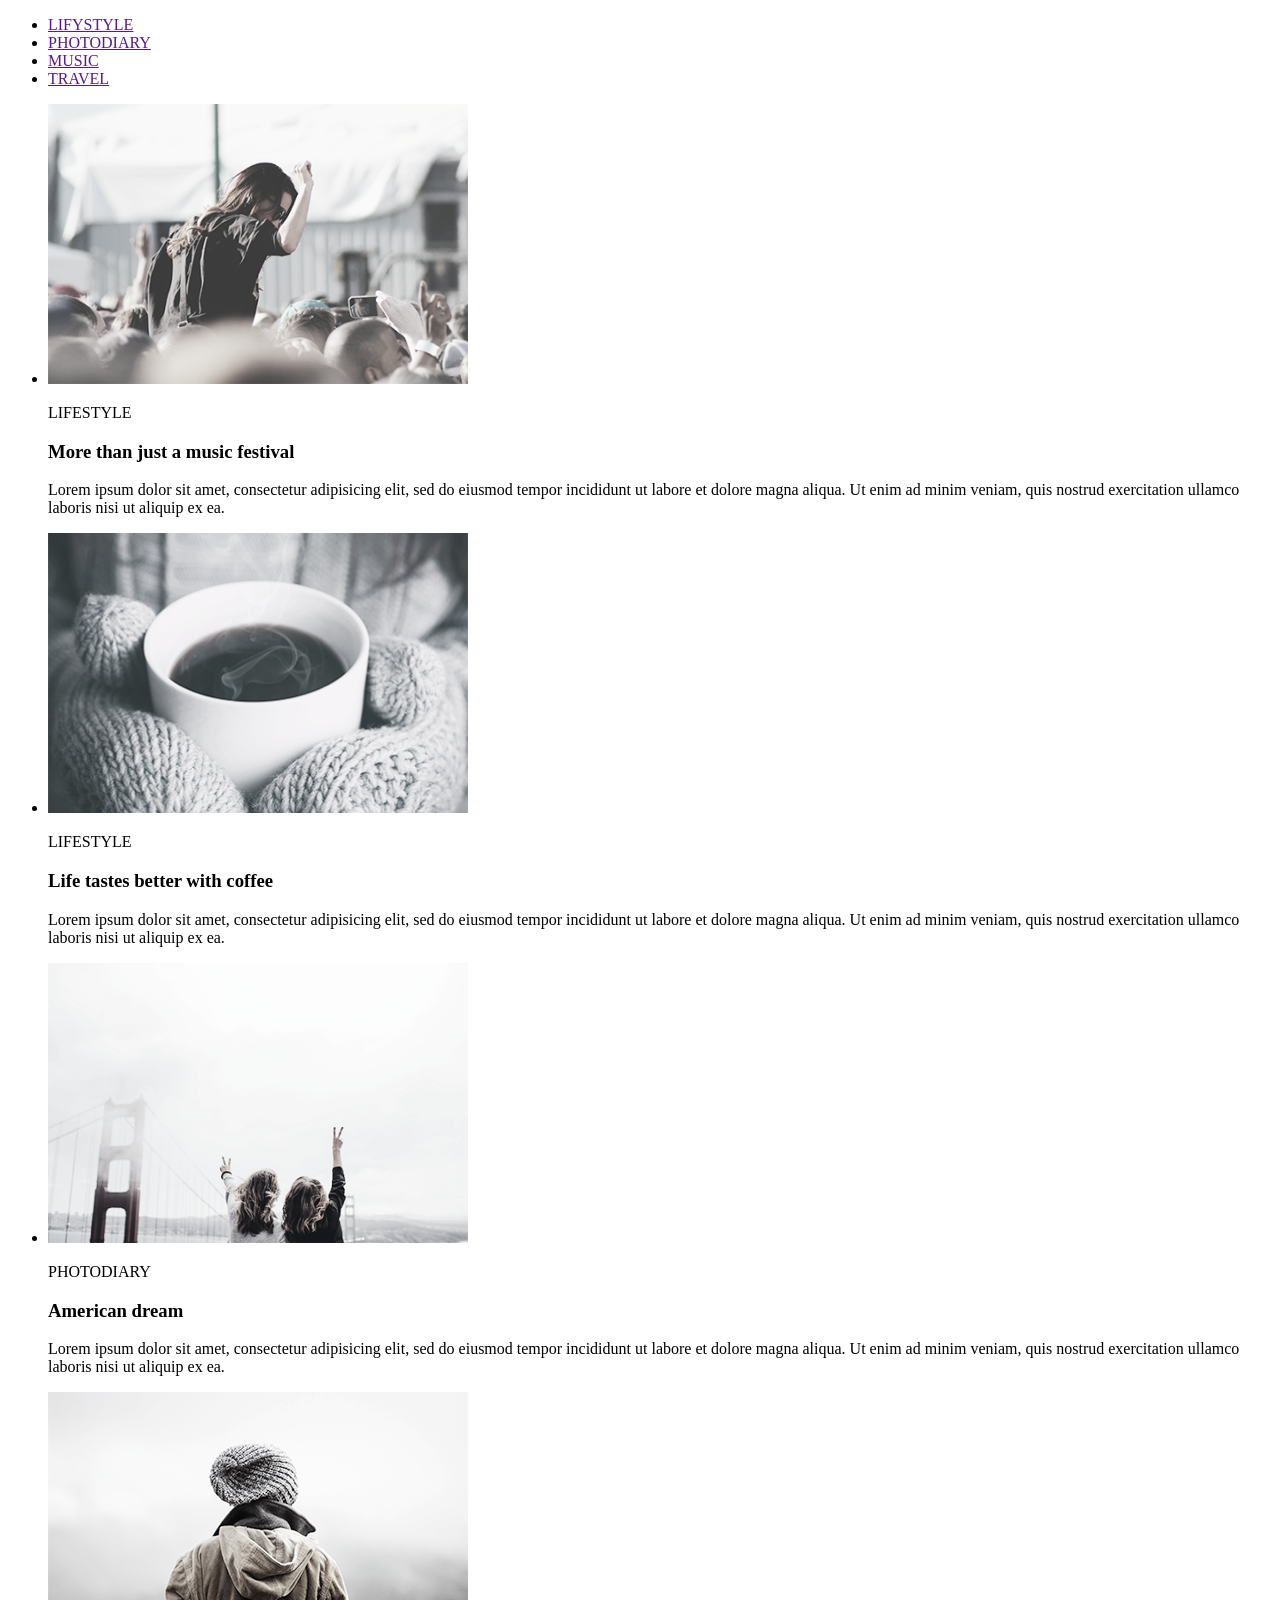
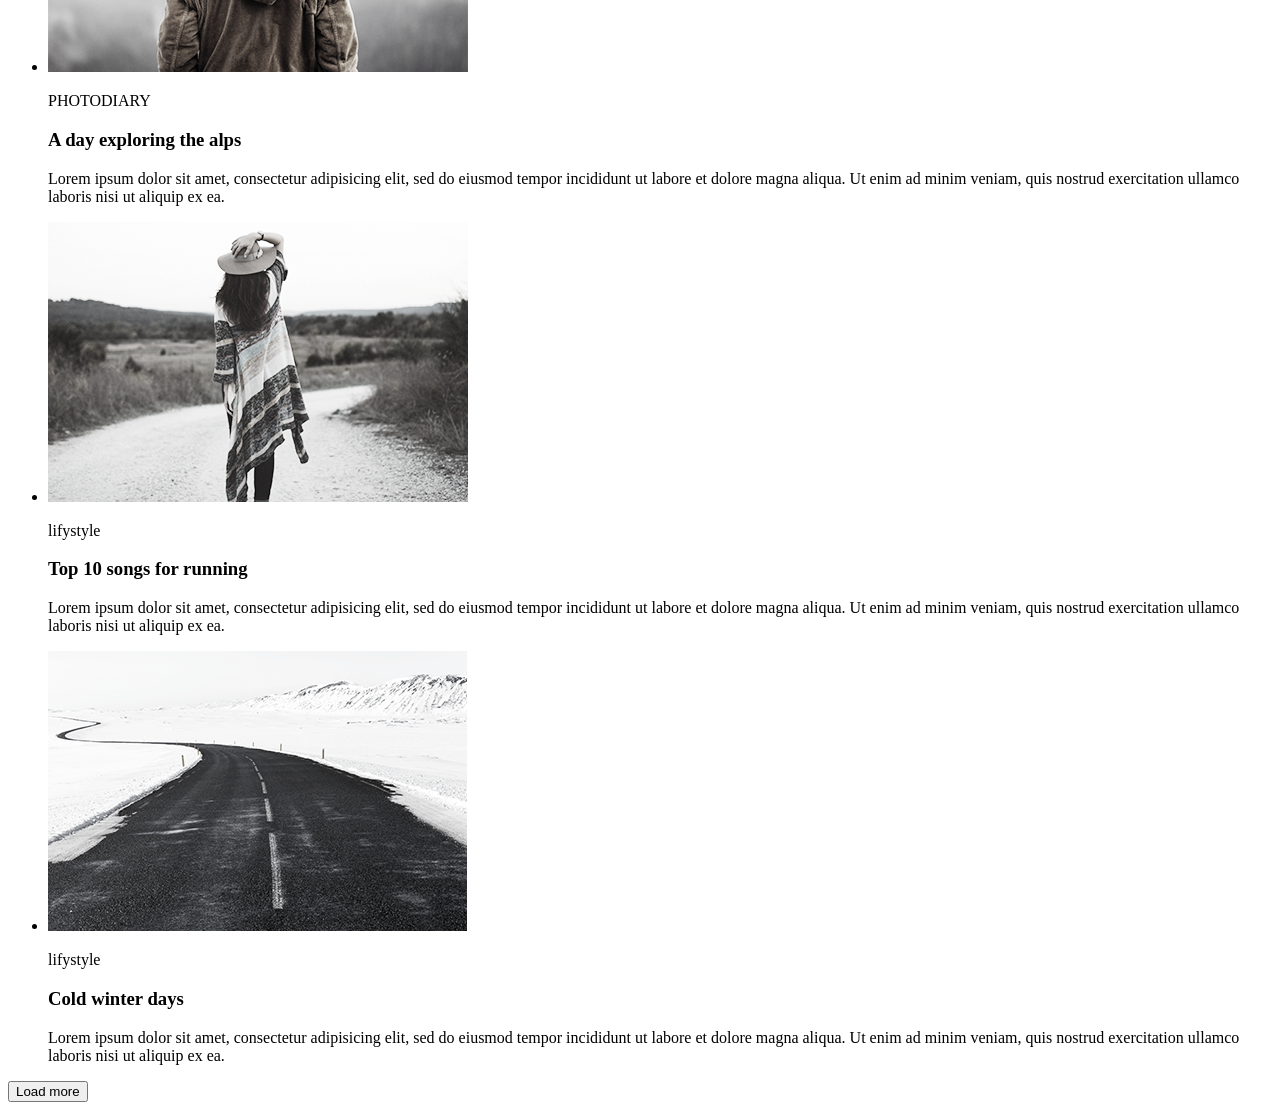
==== index.html @ baaa6fef "Your commit message" ====
<!-- Оголошення формату/типу документу -->
<!DOCTYPE html>
<html lang="eng">
	<head>
		<meta charset="utf-8" />
		<meta name="viewport" content="width=device-width, initial-scale=1.0" />
		<link
			href="https://necolas.github.io/normalize.css/8.0.1/normalize.css"
			rel="stylesheet"
		/>
		<title>Photoblog</title>
		<link href="css/reset.css" rel="stylesheet" />
		<link href="css/style.css" rel="stylesheet" />
		<link
			href="https://fonts.googleapis.com/css2?family=Playfair+Display:ital,wght@0,400..900;1,400..900&display=swap"
			rel="stylesheet"
		/>
		<link
			href="https://fonts.googleapis.com/css2?family=Ubuntu:ital,wght@0,300;0,400;0,500;0,700;1,300;1,400;1,500;1,700&display=swap"
			rel="stylesheet"
		/>
	</head>
	<!-- Зміст (основна частина документу)  -->
	<body>
		<header class="header">
			<div class="container">
				<nav class="header-navigation">
					<ul class="header-list">
						<li class="header-item">
							<a href="" class="header-link">LIFYSTYLE</a>
						</li>
						<li class="header-item">
							<a href="" class="header-link">PHOTODIARY</a>
						</li>
						<li class="header-item">
							<a href="" class="header-link">MUSIC</a>
						</li>
						<li class="header-item">
							<a href="" class="header-link">TRAVEL</a>
						</li>
					</ul>
				</nav>
			</div>
		</header>
		<main class="main">
			<section class="hero">
				<div class="container hero-container">
					<ul class="hero-list">
						<li class="hero-item">
							<article class="hero-article">
								<img
									src="./images/concert.png"
									alt="Man at the Concert"
									class="hero-image"
								/>
								<p class="hero-subtitle">LIFESTYLE</p>
								<h3 class="hero-title">More than just a music festival</h3>
								<p class="hero-desk">
									Lorem ipsum dolor sit amet, consectetur adipisicing elit, sed
									do eiusmod tempor incididunt ut labore et dolore magna aliqua.
									Ut enim ad minim veniam, quis nostrud exercitation ullamco
									laboris nisi ut aliquip ex ea.
								</p>
							</article>
						</li>
						<li class="hero-item">
							<article class="hero-article">
								<img
									src="images/coffee.png"
									alt="Hot coffee at cozy bed"
									class="hero-image"
								/>
								<p class="hero-subtitle">LIFESTYLE</p>
								<h3 class="hero-title">Life tastes better with coffee</h3>
								<p class="hero-desk">
									Lorem ipsum dolor sit amet, consectetur adipisicing elit, sed
									do eiusmod tempor incididunt ut labore et dolore magna aliqua.
									Ut enim ad minim veniam, quis nostrud exercitation ullamco
									laboris nisi ut aliquip ex ea.
								</p>
							</article>
						</li>
						<li class="hero-item">
							<article class="hero-article">
								<img
									src="./images/bridge.png"
									alt="2 Happy woman behind 6the
								golden gate bridge"
									class="hero-image"
								/>
								<p class="hero-subtitle">PHOTODIARY</p>
								<h3 class="hero-title">American dream</h3>
								<p class="hero-desk">
									Lorem ipsum dolor sit amet, consectetur adipisicing elit, sed
									do eiusmod tempor incididunt ut labore et dolore magna aliqua.
									Ut enim ad minim veniam, quis nostrud exercitation ullamco
									laboris nisi ut aliquip ex ea.
								</p>
							</article>
						</li>
						<li class="hero-item">
							<article class="hero-article">
								<img
									src="./images/boy.png"
									alt="Boy standing in the cold forest in clothes"
									class="hero-image"
								/>
								<p class="hero-subtitle">PHOTODIARY</p>
								<h3 class="hero-title">A day exploring the alps</h3>
								<p class="hero-desk">
									Lorem ipsum dolor sit amet, consectetur adipisicing elit, sed
									do eiusmod tempor incididunt ut labore et dolore magna aliqua.
									Ut enim ad minim veniam, quis nostrud exercitation ullamco
									laboris nisi ut aliquip ex ea.
								</p>
							</article>
						</li>
						<li class="hero-item">
							<article class="hero-article">
								<img
									src="./images/women.png"
									alt="Nice looking woman standing next to the lake"
									class="hero-image"
								/>
								<p class="hero-subtitle">lifystyle</p>
								<h3 class="hero-title">Top 10 songs for running</h3>
								<p class="hero-desk">
									Lorem ipsum dolor sit amet, consectetur adipisicing elit, sed
									do eiusmod tempor incididunt ut labore et dolore magna aliqua.
									Ut enim ad minim veniam, quis nostrud exercitation ullamco
									laboris nisi ut aliquip ex ea.
								</p>
							</article>
						</li>
						<li class="hero-item">
							<article class="hero-article">
								<img
									src="./images/road.png"
									alt="Scary and at the same nice looking foggy road in alps"
									class="hero-image"
								/>
								<p class="hero-subtitle">lifystyle</p>
								<h3 class="hero-title">Cold winter days</h3>
								<p class="hero-desk">
									Lorem ipsum dolor sit amet, consectetur adipisicing elit, sed
									do eiusmod tempor incididunt ut labore et dolore magna aliqua.
									Ut enim ad minim veniam, quis nostrud exercitation ullamco
									laboris nisi ut aliquip ex ea.
								</p>
							</article>
						</li>
					</ul>
					<button type="button" class="hero-btn">Load more</button>
				</div>
			</section>
		</main>
	</body>
</html>
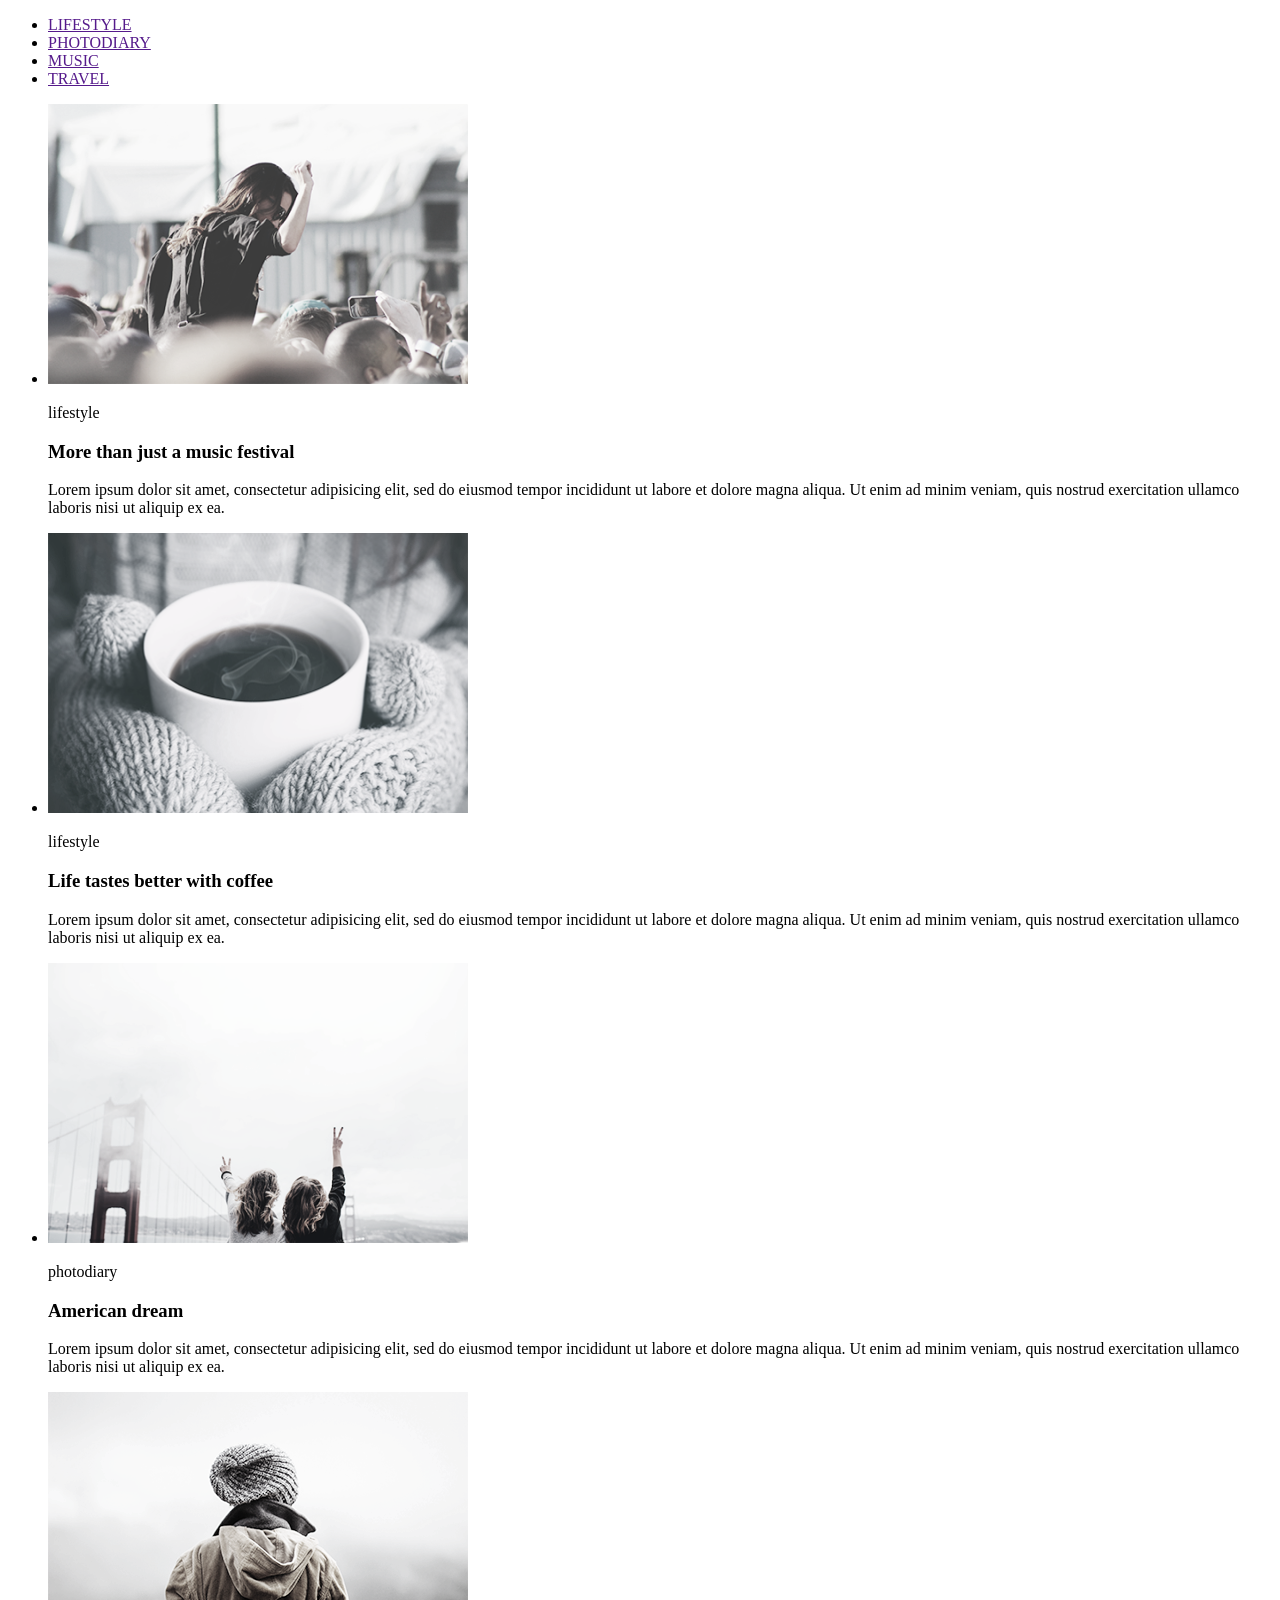
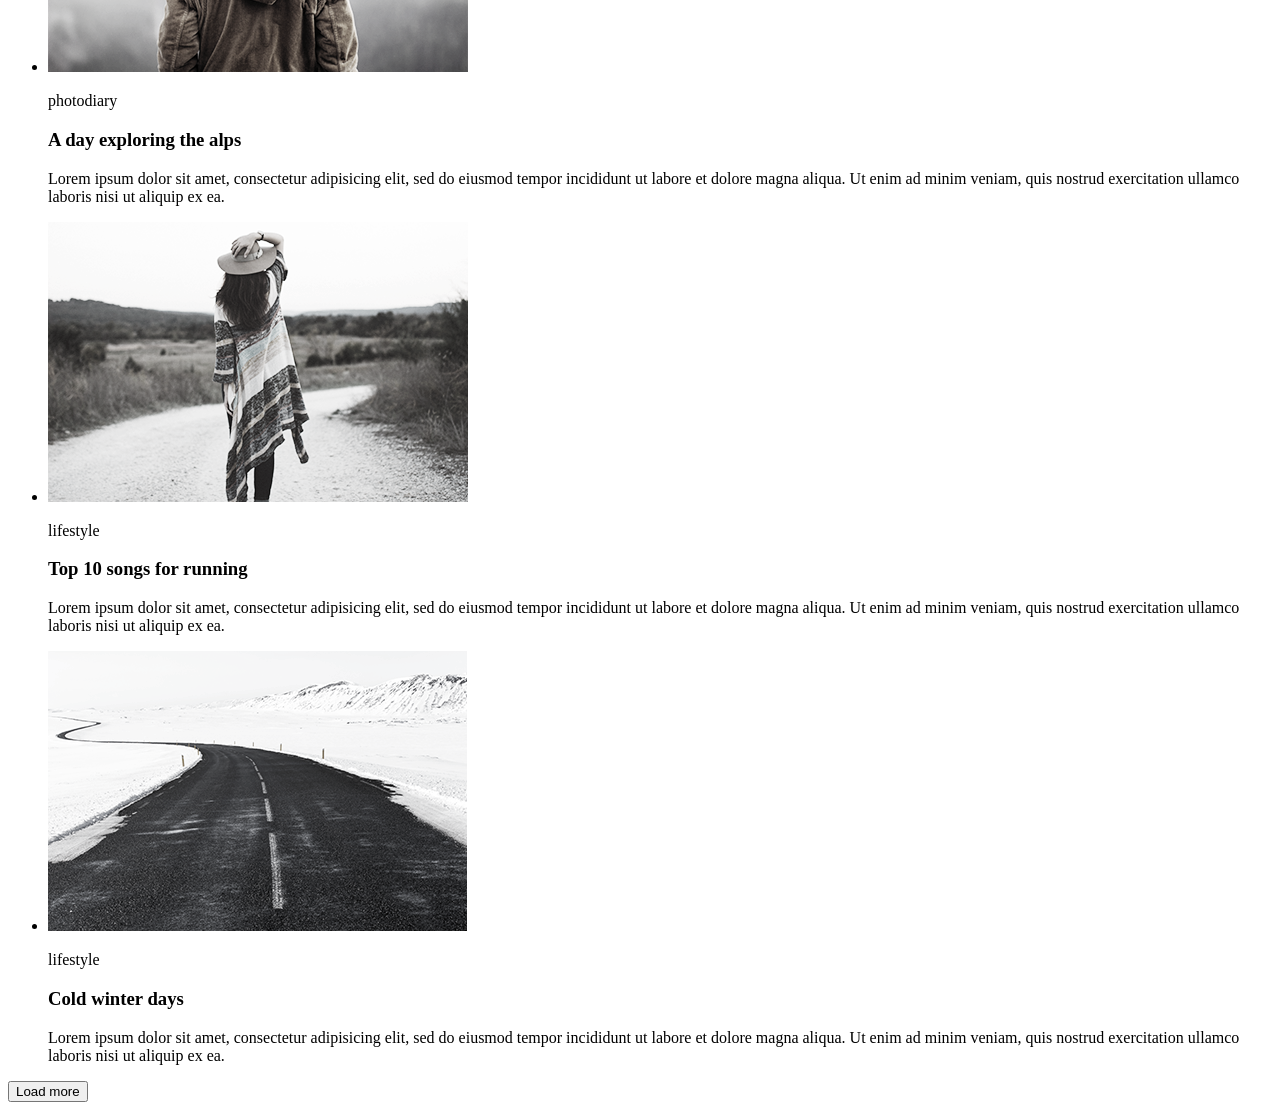
==== commit 9bd5e244: "finished commit 16:33 10/08/2025" ====
--- a/index.html
+++ b/index.html
@@ -27,7 +27,7 @@
 				<nav class="header-navigation">
 					<ul class="header-list">
 						<li class="header-item">
-							<a href="" class="header-link">LIFYSTYLE</a>
+							<a href="" class="header-link">LIFESTYLE</a>
 						</li>
 						<li class="header-item">
 							<a href="" class="header-link">PHOTODIARY</a>
@@ -53,9 +53,9 @@
 									alt="Man at the Concert"
 									class="hero-image"
 								/>
-								<p class="hero-subtitle">LIFESTYLE</p>
+								<p class="hero-subtitle">lifestyle</p>
 								<h3 class="hero-title">More than just a music festival</h3>
-								<p class="hero-desk">
+								<p class="hero-description">
 									Lorem ipsum dolor sit amet, consectetur adipisicing elit, sed
 									do eiusmod tempor incididunt ut labore et dolore magna aliqua.
 									Ut enim ad minim veniam, quis nostrud exercitation ullamco
@@ -70,9 +70,9 @@
 									alt="Hot coffee at cozy bed"
 									class="hero-image"
 								/>
-								<p class="hero-subtitle">LIFESTYLE</p>
+								<p class="hero-subtitle">lifestyle</p>
 								<h3 class="hero-title">Life tastes better with coffee</h3>
-								<p class="hero-desk">
+								<p class="hero-description">
 									Lorem ipsum dolor sit amet, consectetur adipisicing elit, sed
 									do eiusmod tempor incididunt ut labore et dolore magna aliqua.
 									Ut enim ad minim veniam, quis nostrud exercitation ullamco
@@ -88,9 +88,9 @@
 								golden gate bridge"
 									class="hero-image"
 								/>
-								<p class="hero-subtitle">PHOTODIARY</p>
+								<p class="hero-subtitle">photodiary</p>
 								<h3 class="hero-title">American dream</h3>
-								<p class="hero-desk">
+								<p class="hero-description">
 									Lorem ipsum dolor sit amet, consectetur adipisicing elit, sed
 									do eiusmod tempor incididunt ut labore et dolore magna aliqua.
 									Ut enim ad minim veniam, quis nostrud exercitation ullamco
@@ -105,9 +105,9 @@
 									alt="Boy standing in the cold forest in clothes"
 									class="hero-image"
 								/>
-								<p class="hero-subtitle">PHOTODIARY</p>
+								<p class="hero-subtitle">photodiary</p>
 								<h3 class="hero-title">A day exploring the alps</h3>
-								<p class="hero-desk">
+								<p class="hero-description">
 									Lorem ipsum dolor sit amet, consectetur adipisicing elit, sed
 									do eiusmod tempor incididunt ut labore et dolore magna aliqua.
 									Ut enim ad minim veniam, quis nostrud exercitation ullamco
@@ -122,9 +122,9 @@
 									alt="Nice looking woman standing next to the lake"
 									class="hero-image"
 								/>
-								<p class="hero-subtitle">lifystyle</p>
+								<p class="hero-subtitle">lifestyle</p>
 								<h3 class="hero-title">Top 10 songs for running</h3>
-								<p class="hero-desk">
+								<p class="hero-description">
 									Lorem ipsum dolor sit amet, consectetur adipisicing elit, sed
 									do eiusmod tempor incididunt ut labore et dolore magna aliqua.
 									Ut enim ad minim veniam, quis nostrud exercitation ullamco
@@ -139,9 +139,9 @@
 									alt="Scary and at the same nice looking foggy road in alps"
 									class="hero-image"
 								/>
-								<p class="hero-subtitle">lifystyle</p>
+								<p class="hero-subtitle">lifestyle</p>
 								<h3 class="hero-title">Cold winter days</h3>
-								<p class="hero-desk">
+								<p class="hero-description">
 									Lorem ipsum dolor sit amet, consectetur adipisicing elit, sed
 									do eiusmod tempor incididunt ut labore et dolore magna aliqua.
 									Ut enim ad minim veniam, quis nostrud exercitation ullamco
@@ -150,7 +150,7 @@
 							</article>
 						</li>
 					</ul>
-					<button type="button" class="hero-btn">Load more</button>
+					<button type="button" class="hero-button">Load more</button>
 				</div>
 			</section>
 		</main>
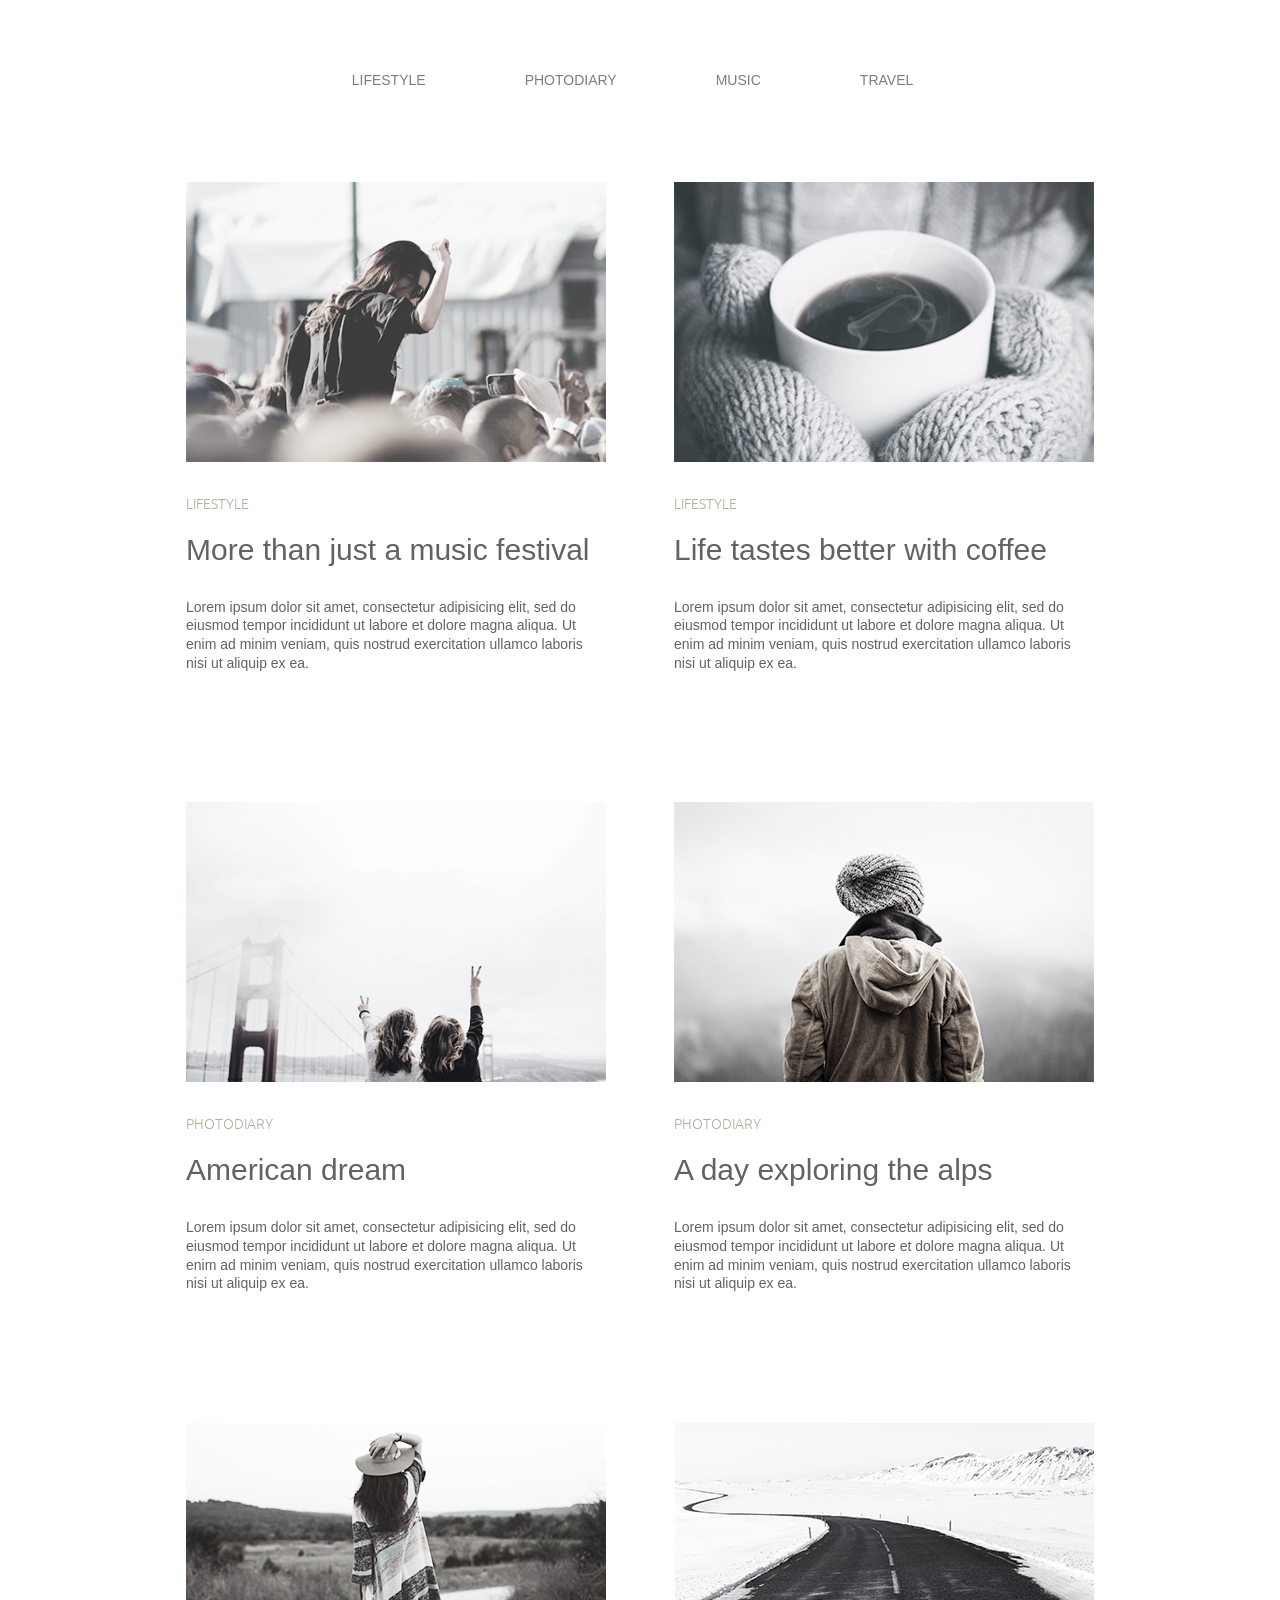
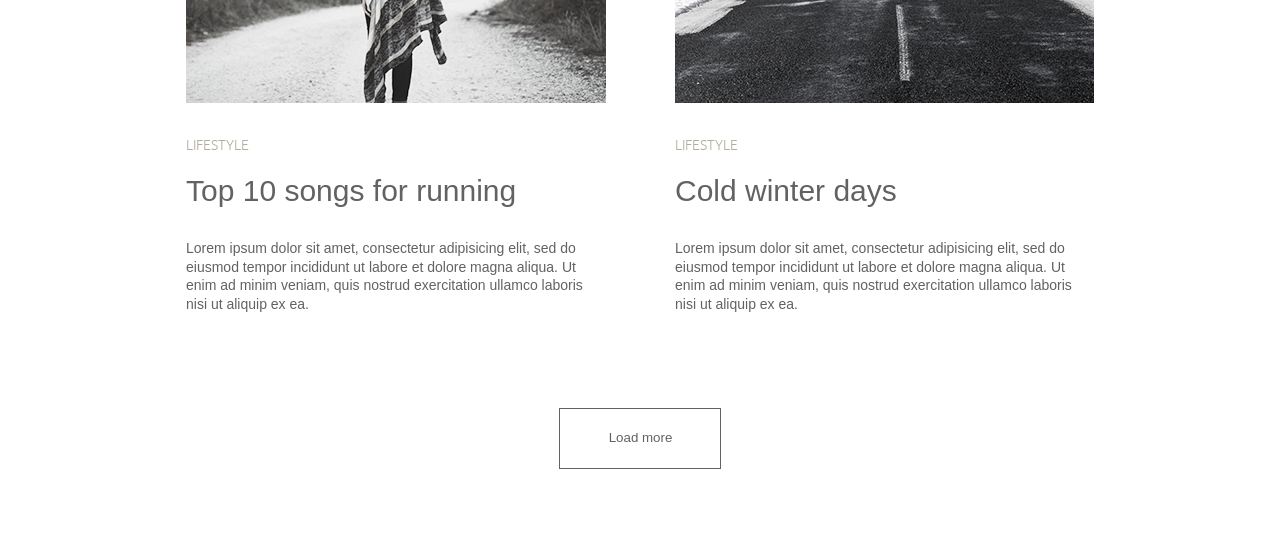
==== commit 4452d33c: "Update index.html" ====
--- a/index.html
+++ b/index.html
@@ -1,4 +1,3 @@
-<!-- Оголошення формату/типу документу -->
 <!DOCTYPE html>
 <html lang="eng">
 	<head>
@@ -8,7 +7,7 @@
 			href="https://necolas.github.io/normalize.css/8.0.1/normalize.css"
 			rel="stylesheet"
 		/>
-		<title>Photoblog</title>
+		<title>Photoblog CSS</title>
 		<link href="css/reset.css" rel="stylesheet" />
 		<link href="css/style.css" rel="stylesheet" />
 		<link
@@ -20,23 +19,22 @@
 			rel="stylesheet"
 		/>
 	</head>
-	<!-- Зміст (основна частина документу)  -->
 	<body>
 		<header class="header">
 			<div class="container">
 				<nav class="header-navigation">
 					<ul class="header-list">
 						<li class="header-item">
-							<a href="" class="header-link">LIFESTYLE</a>
+							<a href=" #" class="header-link">LIFESTYLE</a>
 						</li>
 						<li class="header-item">
-							<a href="" class="header-link">PHOTODIARY</a>
+							<a href="#" class="header-link">PHOTODIARY</a>
 						</li>
 						<li class="header-item">
-							<a href="" class="header-link">MUSIC</a>
+							<a href="#" class="header-link">MUSIC</a>
 						</li>
 						<li class="header-item">
-							<a href="" class="header-link">TRAVEL</a>
+							<a href="#" class="header-link">TRAVEL</a>
 						</li>
 					</ul>
 				</nav>
--- a/css/style.css
+++ b/css/style.css
@@ -0,0 +1,123 @@
+:root {
+	--paragraph-color: rgba(125, 125, 125, 1);
+	--link-color: rgba(3, 169, 244, 1);
+	--subtitle-color: rgba(180, 173, 158, 1);
+	--article-text-color: rgba(98, 98, 98, 1);
+	--background-color: rgba(255, 255, 255, 1);
+	--main-font: 'Playfair Display', sans-serif;
+	--secondary-font: 'Ubuntu', sans-serif;
+}
+
+* {
+	box-sizing: border-box;
+}
+
+a {
+	text-decoration: none;
+}
+
+a:hover {
+	color: var(--link-color);
+}
+
+body {
+	font-family: var(--main-font);
+	font-size: 14px;
+	font-weight: 400;
+	background-color: var(--background-color);
+	margin: 0;
+}
+
+.container {
+	width: 908px;
+	margin: 0 auto;
+}
+
+body,
+h2,
+h3,
+p,
+ul {
+	margin: 0;
+	padding: 0;
+}
+
+.header {
+	padding: 71px 183px 92px 168px;
+}
+
+.header-list {
+	display: flex;
+	align-items: center;
+	gap: 99px;
+	margin: 0 auto;
+	list-style: none;
+	text-transform: uppercase;
+	color: var(--paragraph-color);
+	justify-content: center;
+}
+
+.header-link {
+	color: var(--paragraph-color);
+	line-height: 18.66px;
+	font-weight: inherit;
+}
+
+.hero {
+	padding: 0 147px 66px;
+}
+
+.hero-list {
+	display: flex;
+	flex-wrap: wrap;
+	justify-content: space-between;
+	gap: 65px;
+	row-gap: 130px;
+	margin-bottom: 94px;
+	list-style: none;
+}
+
+.hero-item {
+	flex-basis: calc((100% - 65px) / 3);
+}
+
+.hero-image,
+.hero-subtitle {
+	margin-bottom: 32px;
+}
+
+.hero-title {
+	margin-bottom: 40px;
+	font-size: 30px;
+	color: var(--article-text-color);
+	line-height: 16.09px;
+	font-weight: 400;
+}
+
+.hero-subtitle {
+	color: var(--subtitle-color);
+	font-family: var(--secondary-font);
+	line-height: 100%;
+	font-weight: 300;
+	text-transform: uppercase;
+	font-size: 14px;
+}
+
+.hero-description {
+	font-family: var(--main-font);
+	color: var(--article-text-color);
+	font-weight: 400;
+	line-height: 18.66px;
+	font-size: 14px;
+}
+
+.hero-button {
+	background-color: var(--background-color);
+	color: var(--article-text-color);
+	border: 1px solid var(--article-text-color);
+	font-weight: inherit;
+	display: block;
+	margin: 0 auto;
+	padding: 20px 48px 21px 49px;
+	line-height: 18.66px;
+}
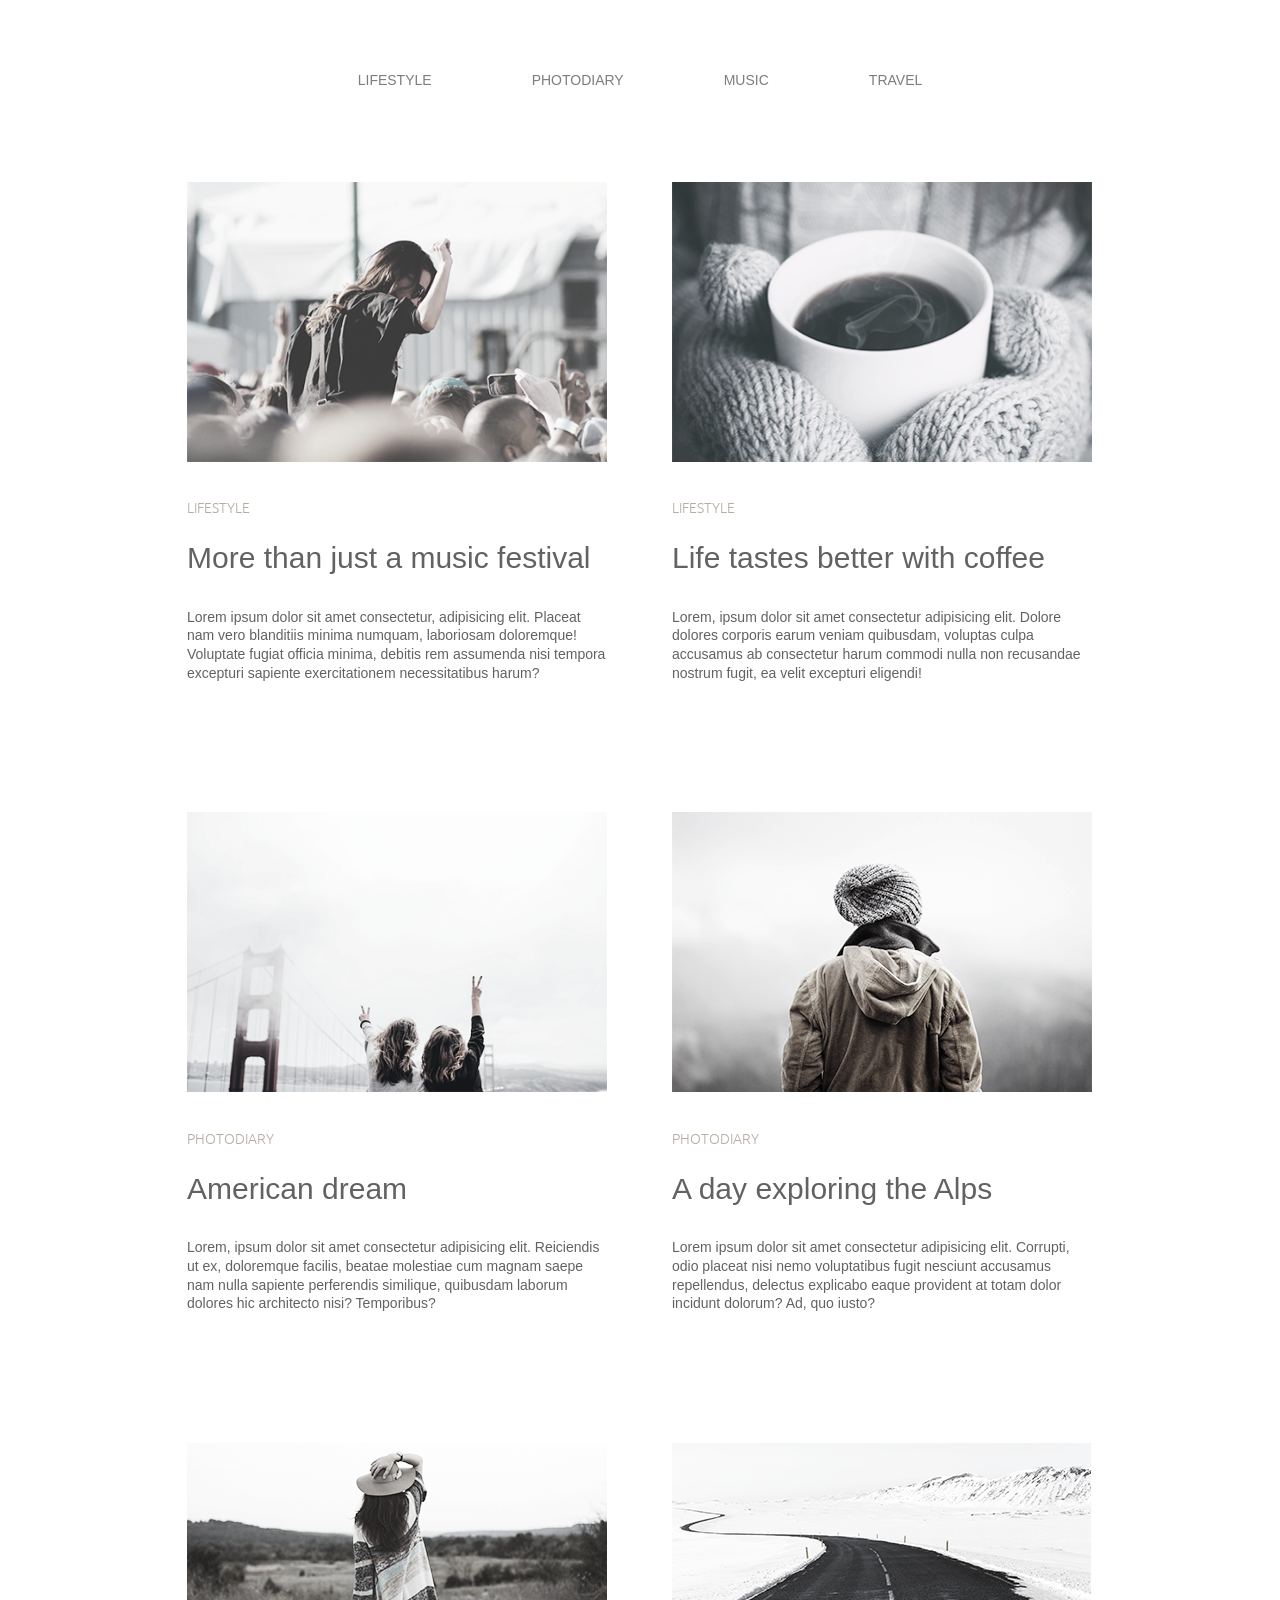
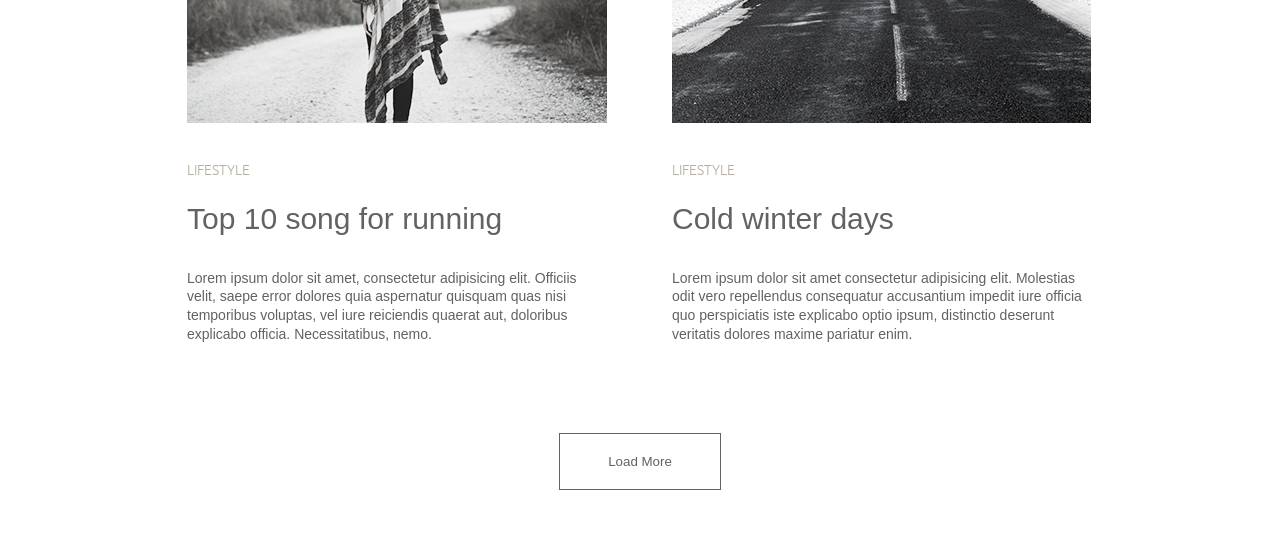
==== commit da32199e: "main secondary commit" ====
--- a/index.html
+++ b/index.html
@@ -7,7 +7,7 @@
 			href="https://necolas.github.io/normalize.css/8.0.1/normalize.css"
 			rel="stylesheet"
 		/>
-		<title>Photoblog CSS</title>
+		<title>Photoblog (CSS)</title>
 		<link href="css/reset.css" rel="stylesheet" />
 		<link href="css/style.css" rel="stylesheet" />
 		<link
@@ -41,7 +41,7 @@
 			</div>
 		</header>
 		<main class="main">
-			<section class="hero">
+			<!-- <section class="hero">
 				<div class="container hero-container">
 					<ul class="hero-list">
 						<li class="hero-item">
@@ -149,6 +149,95 @@
 						</li>
 					</ul>
 					<button type="button" class="hero-button">Load more</button>
+				</div>
+			</section> -->
+			<section class="hero">
+				<div class="container">
+					<ul class="hero-list">
+						<li class="hero-item">
+							<article class="hero-article">
+								<img class="hero-image" src="./images/concert.png" alt="#" />
+								<p class="hero-subtitle animate__animated animate__flip">
+									Lifestyle
+								</p>
+								<h2 class="hero-title">More than just a music festival</h2>
+								<p class="hero-description">
+									Lorem ipsum dolor sit amet consectetur, adipisicing elit.
+									Placeat nam vero blanditiis minima numquam, laboriosam
+									doloremque! Voluptate fugiat officia minima, debitis rem
+									assumenda nisi tempora excepturi sapiente exercitationem
+									necessitatibus harum?
+								</p>
+							</article>
+						</li>
+						<li class="hero-item">
+							<article class="hero-article">
+								<img class="hero-image" src="./images/coffee.png" alt="#" />
+								<p class="hero-subtitle">Lifestyle</p>
+								<h2 class="hero-title">Life tastes better with coffee</h2>
+								<p class="hero-description">
+									Lorem, ipsum dolor sit amet consectetur adipisicing elit.
+									Dolore dolores corporis earum veniam quibusdam, voluptas culpa
+									accusamus ab consectetur harum commodi nulla non recusandae
+									nostrum fugit, ea velit excepturi eligendi!
+								</p>
+							</article>
+						</li>
+						<li class="hero-item">
+							<article class="hero-article">
+								<img class="hero-image" src="./images/bridge.png" alt="#" />
+								<p class="hero-subtitle">Photodiary</p>
+								<h2 class="hero-title">American dream</h2>
+								<p class="hero-description">
+									Lorem, ipsum dolor sit amet consectetur adipisicing elit.
+									Reiciendis ut ex, doloremque facilis, beatae molestiae cum
+									magnam saepe nam nulla sapiente perferendis similique,
+									quibusdam laborum dolores hic architecto nisi? Temporibus?
+								</p>
+							</article>
+						</li>
+						<li class="hero-item">
+							<article class="hero-article">
+								<img class="hero-image" src="./images/boy.png" alt="#" />
+								<p class="hero-subtitle">Photodiary</p>
+								<h2 class="hero-title">A day exploring the Alps</h2>
+								<p class="hero-description">
+									Lorem ipsum dolor sit amet consectetur adipisicing elit.
+									Corrupti, odio placeat nisi nemo voluptatibus fugit nesciunt
+									accusamus repellendus, delectus explicabo eaque provident at
+									totam dolor incidunt dolorum? Ad, quo iusto?
+								</p>
+							</article>
+						</li>
+						<li class="hero-item">
+							<article class="hero-article">
+								<img class="hero-image" src="./images/women.png" alt="#" />
+								<p class="hero-subtitle">Lifestyle</p>
+								<h2 class="hero-title">Top 10 song for running</h2>
+								<p class="hero-description">
+									Lorem ipsum dolor sit amet, consectetur adipisicing elit.
+									Officiis velit, saepe error dolores quia aspernatur quisquam
+									quas nisi temporibus voluptas, vel iure reiciendis quaerat
+									aut, doloribus explicabo officia. Necessitatibus, nemo.
+								</p>
+							</article>
+						</li>
+						<li class="hero-item">
+							<article class="hero-article">
+								<img class="hero-image" src="./images/road.png" alt="#" />
+								<p class="hero-subtitle">Lifestyle</p>
+								<h2 class="hero-title">Cold winter days</h2>
+								<p class="hero-description">
+									Lorem ipsum dolor sit amet consectetur adipisicing elit.
+									Molestias odit vero repellendus consequatur accusantium
+									impedit iure officia quo perspiciatis iste explicabo optio
+									ipsum, distinctio deserunt veritatis dolores maxime pariatur
+									enim.
+								</p>
+							</article>
+						</li>
+					</ul>
+					<button class="hero-button" type="button">Load More</button>
 				</div>
 			</section>
 		</main>
--- a/css/style.css
+++ b/css/style.css
@@ -1,123 +1,89 @@
 :root {
+	--article-text-color: rgba(98, 98, 98, 1);
 	--paragraph-color: rgba(125, 125, 125, 1);
+	--subtitle-color: rgba(180, 173, 158, 1);
 	--link-color: rgba(3, 169, 244, 1);
-	--subtitle-color: rgba(180, 173, 158, 1);
-	--article-text-color: rgba(98, 98, 98, 1);
 	--background-color: rgba(255, 255, 255, 1);
 	--main-font: 'Playfair Display', sans-serif;
 	--secondary-font: 'Ubuntu', sans-serif;
 }
 
-* {
-	box-sizing: border-box;
-}
-
-a {
-	text-decoration: none;
-}
-
-a:hover {
-	color: var(--link-color);
-}
-
 body {
 	font-family: var(--main-font);
 	font-size: 14px;
-	font-weight: 400;
 	background-color: var(--background-color);
-	margin: 0;
+	line-height: 18.66px;
 }
 
 .container {
-	width: 908px;
+	width: 906px;
 	margin: 0 auto;
 }
 
-body,
-h2,
-h3,
-p,
-ul {
-	margin: 0;
-	padding: 0;
-}
-
 .header {
-	padding: 71px 183px 92px 168px;
+	padding-top: 71px;
+	padding-bottom: 92px;
 }
 
 .header-list {
 	display: flex;
-	align-items: center;
-	gap: 99px;
-	margin: 0 auto;
-	list-style: none;
-	text-transform: uppercase;
-	color: var(--paragraph-color);
+	gap: 100px;
 	justify-content: center;
 }
 
 .header-link {
+	text-transform: uppercase;
 	color: var(--paragraph-color);
-	line-height: 18.66px;
-	font-weight: inherit;
+}
+
+.header-link:hover {
+	color: var(--link-color);
 }
 
 .hero {
-	padding: 0 147px 66px;
+	padding-bottom: 66px;
 }
 
 .hero-list {
 	display: flex;
 	flex-wrap: wrap;
-	justify-content: space-between;
-	gap: 65px;
 	row-gap: 130px;
-	margin-bottom: 94px;
-	list-style: none;
+	-moz-column-gap: 65px;
+	column-gap: 65px;
+	padding-bottom: 90px;
 }
 
 .hero-item {
-	flex-basis: calc((100% - 65px) / 3);
+	max-width: 420px;
 }
 
-.hero-image,
 .hero-subtitle {
-	margin-bottom: 32px;
+	font-weight: 300;
+	color: var(--article-text-color);
+	font-size: inherit;
+	text-transform: uppercase;
+	padding-top: 32px;
+	padding-bottom: 32px;
+	font-family: var(--secondary-font);
+	color: var(--subtitle-color);
 }
 
 .hero-title {
-	margin-bottom: 40px;
 	font-size: 30px;
 	color: var(--article-text-color);
-	line-height: 16.09px;
-	font-weight: 400;
-}
-
-.hero-subtitle {
-	color: var(--subtitle-color);
-	font-family: var(--secondary-font);
-	line-height: 100%;
-	font-weight: 300;
-	text-transform: uppercase;
-	font-size: 14px;
+	padding-bottom: 40px;
 }
 
 .hero-description {
-	font-family: var(--main-font);
 	color: var(--article-text-color);
-	font-weight: 400;
-	line-height: 18.66px;
-	font-size: 14px;
 }
 
 .hero-button {
-	background-color: var(--background-color);
 	color: var(--article-text-color);
+	padding: 20px 48px;
+	background-color: var(--background);
 	border: 1px solid var(--article-text-color);
-	font-weight: inherit;
 	display: block;
-	margin: 0 auto;
-	padding: 20px 48px 21px 49px;
-	line-height: 18.66px;
+	margin: auto;
+	font-family: var(--main-font);
 }
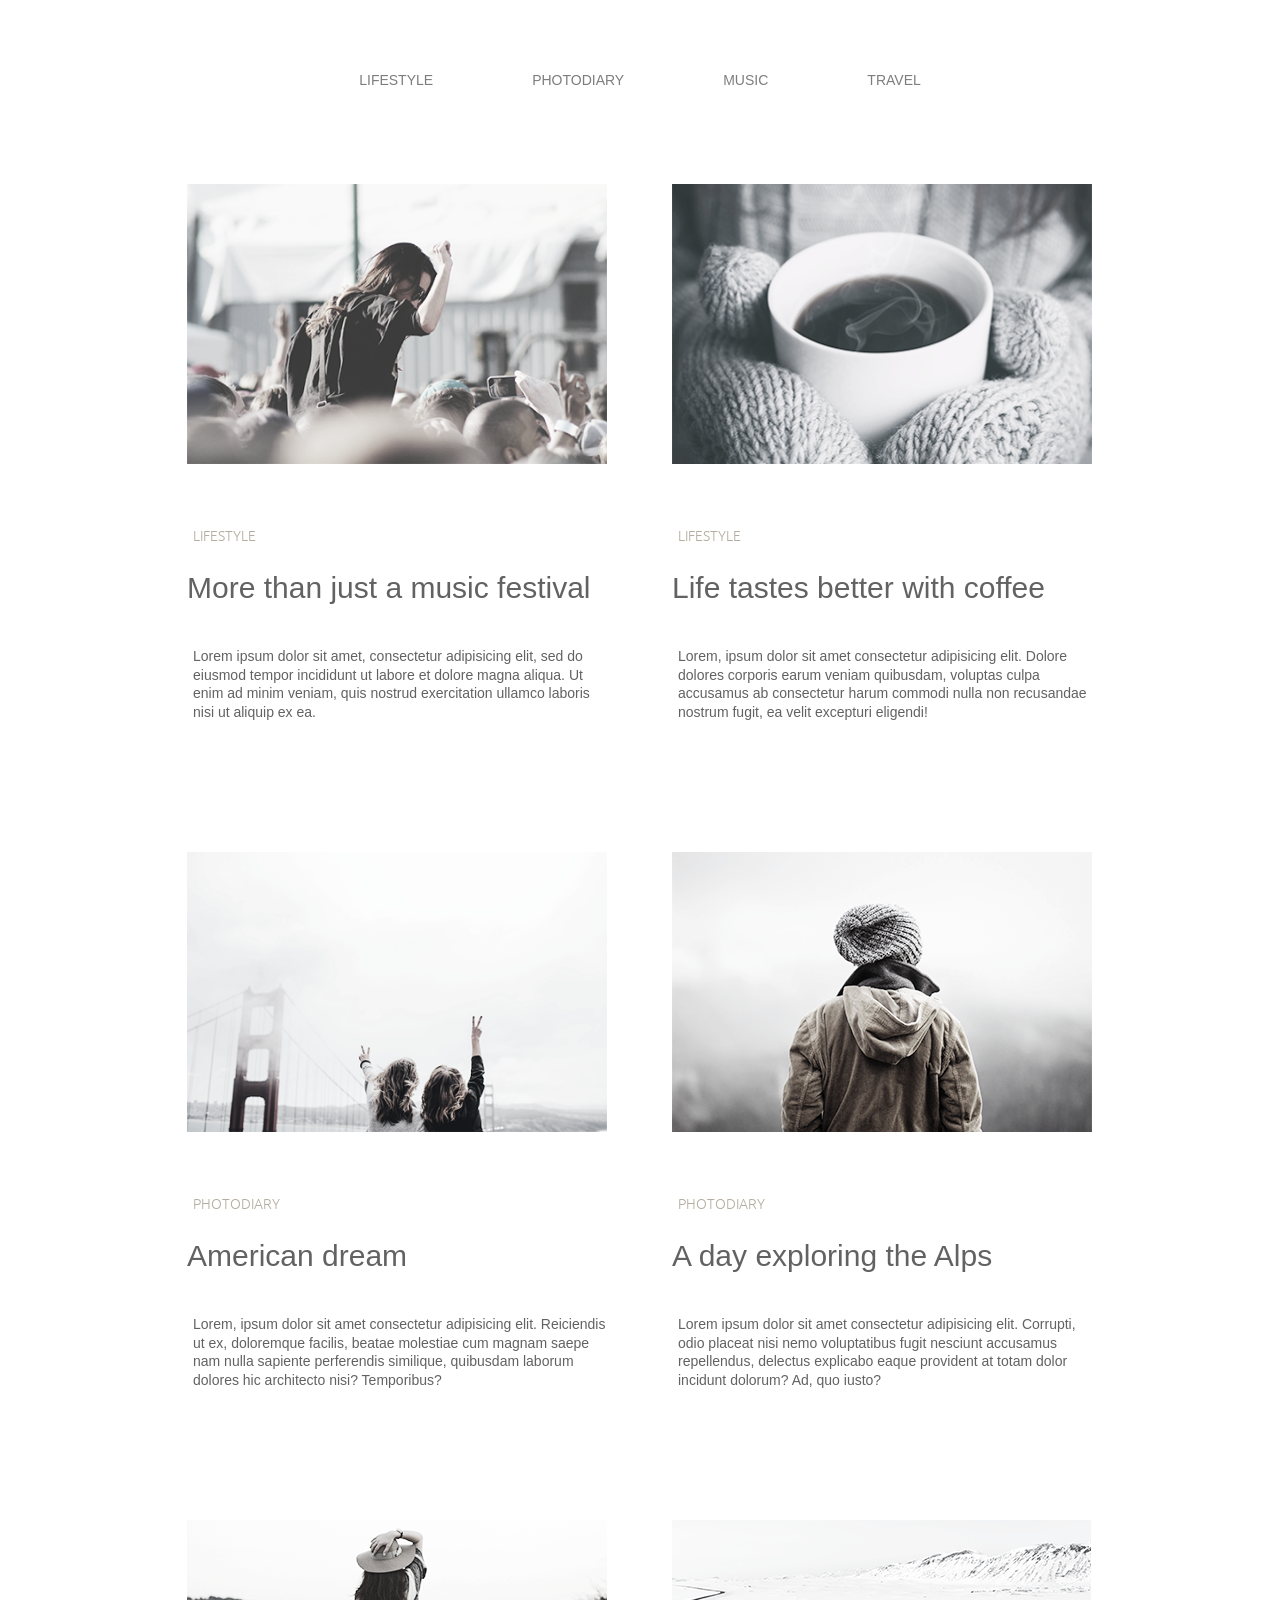
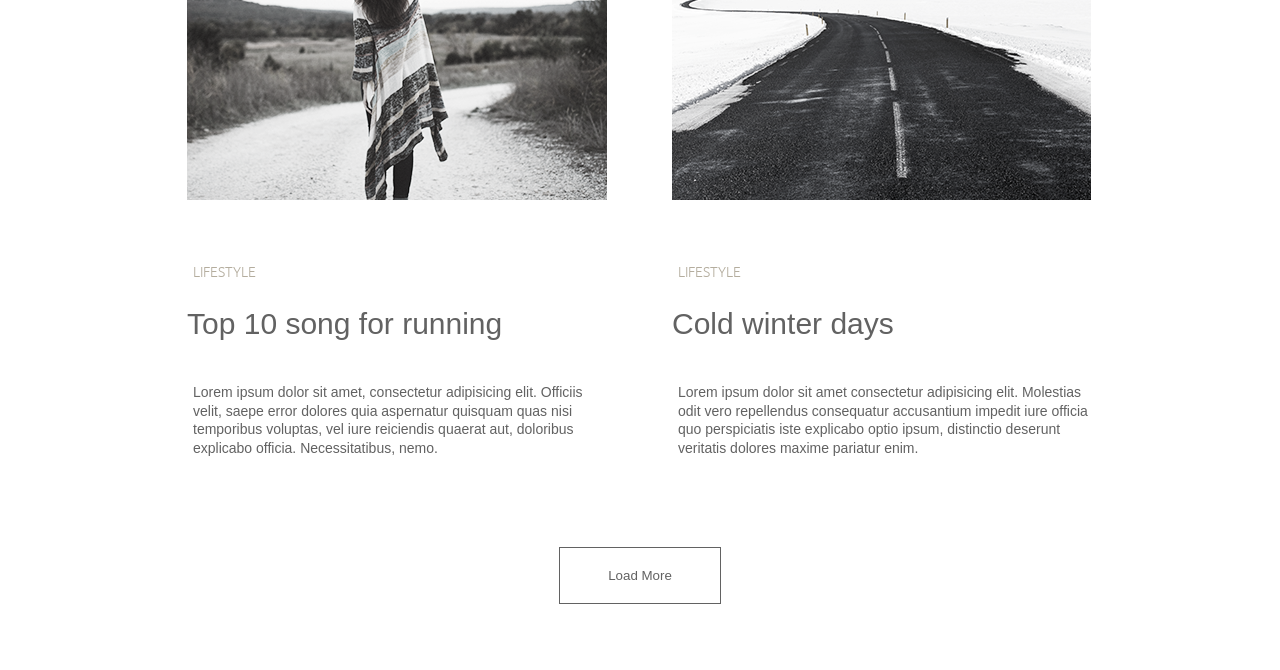
==== commit a02dfb9f: "idk commit" ====
--- a/index.html
+++ b/index.html
@@ -41,132 +41,19 @@
 			</div>
 		</header>
 		<main class="main">
-			<!-- <section class="hero">
-				<div class="container hero-container">
-					<ul class="hero-list">
-						<li class="hero-item">
-							<article class="hero-article">
-								<img
-									src="./images/concert.png"
-									alt="Man at the Concert"
-									class="hero-image"
-								/>
-								<p class="hero-subtitle">lifestyle</p>
-								<h3 class="hero-title">More than just a music festival</h3>
-								<p class="hero-description">
-									Lorem ipsum dolor sit amet, consectetur adipisicing elit, sed
-									do eiusmod tempor incididunt ut labore et dolore magna aliqua.
-									Ut enim ad minim veniam, quis nostrud exercitation ullamco
-									laboris nisi ut aliquip ex ea.
-								</p>
-							</article>
-						</li>
-						<li class="hero-item">
-							<article class="hero-article">
-								<img
-									src="images/coffee.png"
-									alt="Hot coffee at cozy bed"
-									class="hero-image"
-								/>
-								<p class="hero-subtitle">lifestyle</p>
-								<h3 class="hero-title">Life tastes better with coffee</h3>
-								<p class="hero-description">
-									Lorem ipsum dolor sit amet, consectetur adipisicing elit, sed
-									do eiusmod tempor incididunt ut labore et dolore magna aliqua.
-									Ut enim ad minim veniam, quis nostrud exercitation ullamco
-									laboris nisi ut aliquip ex ea.
-								</p>
-							</article>
-						</li>
-						<li class="hero-item">
-							<article class="hero-article">
-								<img
-									src="./images/bridge.png"
-									alt="2 Happy woman behind 6the
-								golden gate bridge"
-									class="hero-image"
-								/>
-								<p class="hero-subtitle">photodiary</p>
-								<h3 class="hero-title">American dream</h3>
-								<p class="hero-description">
-									Lorem ipsum dolor sit amet, consectetur adipisicing elit, sed
-									do eiusmod tempor incididunt ut labore et dolore magna aliqua.
-									Ut enim ad minim veniam, quis nostrud exercitation ullamco
-									laboris nisi ut aliquip ex ea.
-								</p>
-							</article>
-						</li>
-						<li class="hero-item">
-							<article class="hero-article">
-								<img
-									src="./images/boy.png"
-									alt="Boy standing in the cold forest in clothes"
-									class="hero-image"
-								/>
-								<p class="hero-subtitle">photodiary</p>
-								<h3 class="hero-title">A day exploring the alps</h3>
-								<p class="hero-description">
-									Lorem ipsum dolor sit amet, consectetur adipisicing elit, sed
-									do eiusmod tempor incididunt ut labore et dolore magna aliqua.
-									Ut enim ad minim veniam, quis nostrud exercitation ullamco
-									laboris nisi ut aliquip ex ea.
-								</p>
-							</article>
-						</li>
-						<li class="hero-item">
-							<article class="hero-article">
-								<img
-									src="./images/women.png"
-									alt="Nice looking woman standing next to the lake"
-									class="hero-image"
-								/>
-								<p class="hero-subtitle">lifestyle</p>
-								<h3 class="hero-title">Top 10 songs for running</h3>
-								<p class="hero-description">
-									Lorem ipsum dolor sit amet, consectetur adipisicing elit, sed
-									do eiusmod tempor incididunt ut labore et dolore magna aliqua.
-									Ut enim ad minim veniam, quis nostrud exercitation ullamco
-									laboris nisi ut aliquip ex ea.
-								</p>
-							</article>
-						</li>
-						<li class="hero-item">
-							<article class="hero-article">
-								<img
-									src="./images/road.png"
-									alt="Scary and at the same nice looking foggy road in alps"
-									class="hero-image"
-								/>
-								<p class="hero-subtitle">lifestyle</p>
-								<h3 class="hero-title">Cold winter days</h3>
-								<p class="hero-description">
-									Lorem ipsum dolor sit amet, consectetur adipisicing elit, sed
-									do eiusmod tempor incididunt ut labore et dolore magna aliqua.
-									Ut enim ad minim veniam, quis nostrud exercitation ullamco
-									laboris nisi ut aliquip ex ea.
-								</p>
-							</article>
-						</li>
-					</ul>
-					<button type="button" class="hero-button">Load more</button>
-				</div>
-			</section> -->
 			<section class="hero">
 				<div class="container">
 					<ul class="hero-list">
 						<li class="hero-item">
 							<article class="hero-article">
 								<img class="hero-image" src="./images/concert.png" alt="#" />
-								<p class="hero-subtitle animate__animated animate__flip">
-									Lifestyle
-								</p>
+								<p class="hero-subtitle">Lifestyle</p>
 								<h2 class="hero-title">More than just a music festival</h2>
 								<p class="hero-description">
-									Lorem ipsum dolor sit amet consectetur, adipisicing elit.
-									Placeat nam vero blanditiis minima numquam, laboriosam
-									doloremque! Voluptate fugiat officia minima, debitis rem
-									assumenda nisi tempora excepturi sapiente exercitationem
-									necessitatibus harum?
+									Lorem ipsum dolor sit amet, consectetur adipisicing elit, sed
+									do eiusmod tempor incididunt ut labore et dolore magna aliqua.
+									Ut enim ad minim veniam, quis nostrud exercitation ullamco
+									laboris nisi ut aliquip ex ea.
 								</p>
 							</article>
 						</li>
--- a/css/style.css
+++ b/css/style.css
@@ -22,22 +22,27 @@
 
 .header {
 	padding-top: 71px;
-	padding-bottom: 92px;
+	padding-bottom: 94px;
 }
-
 .header-list {
+	display: -webkit-box;
+	display: -ms-flexbox;
 	display: flex;
-	gap: 100px;
+	gap: 99px;
+	list-style-type: none;
+	text-transform: uppercase;
+	-webkit-box-pack: center;
+	-ms-flex-pack: center;
 	justify-content: center;
 }
-
 .header-link {
-	text-transform: uppercase;
-	color: var(--paragraph-color);
+	color: rgb(125, 125, 125);
+	font-weight: inherit;
+	font-weight: 400;
+	font-size: 14px;
 }
-
 .header-link:hover {
-	color: var(--link-color);
+	color: rgb(3, 169, 244);
 }
 
 .hero {
@@ -52,9 +57,13 @@
 	column-gap: 65px;
 	padding-bottom: 90px;
 }
+.hero-image {
+	margin-bottom: 58px;
+}
 
 .hero-item {
 	max-width: 420px;
+	max-height: 542px;
 }
 
 .hero-subtitle {
@@ -62,8 +71,8 @@
 	color: var(--article-text-color);
 	font-size: inherit;
 	text-transform: uppercase;
-	padding-top: 32px;
-	padding-bottom: 32px;
+	padding-left: 6px;
+	padding-bottom: 28px;
 	font-family: var(--secondary-font);
 	color: var(--subtitle-color);
 }
@@ -71,11 +80,14 @@
 .hero-title {
 	font-size: 30px;
 	color: var(--article-text-color);
-	padding-bottom: 40px;
+	line-height: 100%;
+	letter-spacing: 0%;
 }
 
 .hero-description {
 	color: var(--article-text-color);
+	padding-left: 6px;
+	padding-top: 44px;
 }
 
 .hero-button {
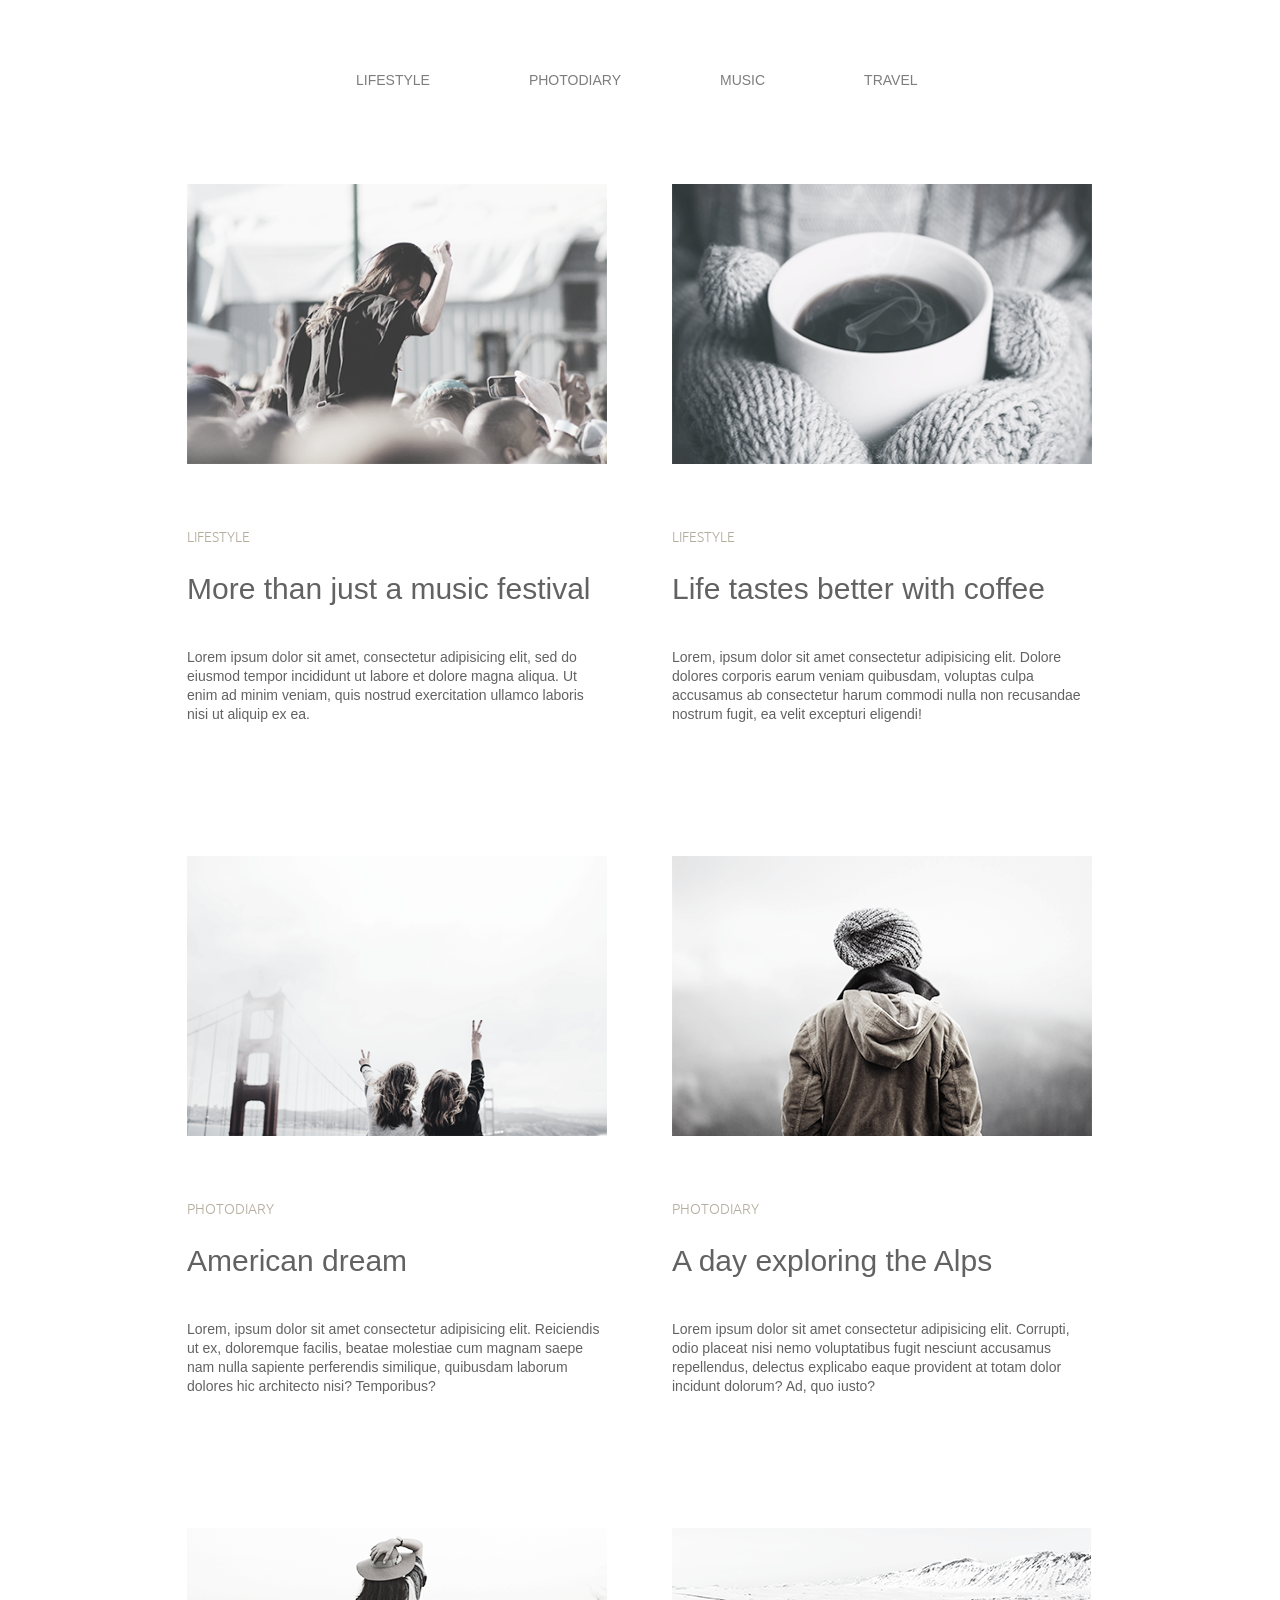
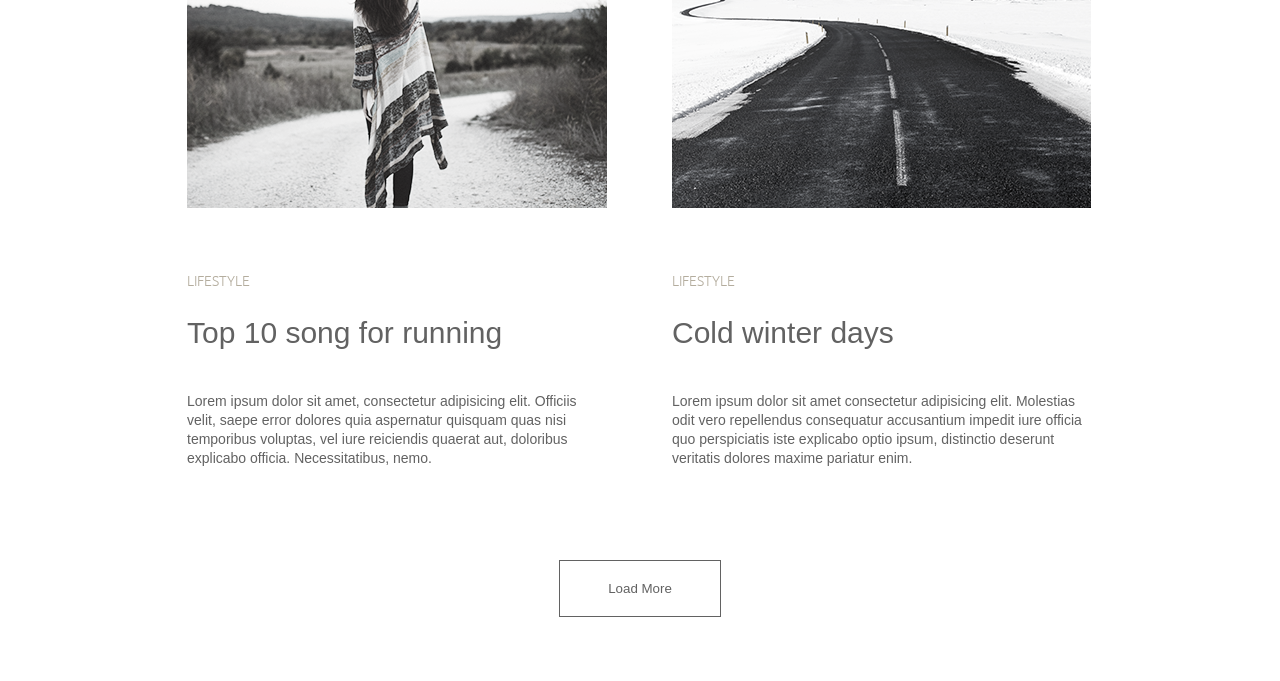
==== commit 77481d01: "i hope fix" ====
--- a/index.html
+++ b/index.html
@@ -3,10 +3,6 @@
 	<head>
 		<meta charset="utf-8" />
 		<meta name="viewport" content="width=device-width, initial-scale=1.0" />
-		<link
-			href="https://necolas.github.io/normalize.css/8.0.1/normalize.css"
-			rel="stylesheet"
-		/>
 		<title>Photoblog (CSS)</title>
 		<link href="css/reset.css" rel="stylesheet" />
 		<link href="css/style.css" rel="stylesheet" />
--- a/css/style.css
+++ b/css/style.css
@@ -11,8 +11,7 @@
 body {
 	font-family: var(--main-font);
 	font-size: 14px;
-	background-color: var(--background-color);
-	line-height: 18.66px;
+	line-height: 19px;
 }
 
 .container {
@@ -22,38 +21,33 @@
 
 .header {
 	padding-top: 71px;
-	padding-bottom: 94px;
 }
 .header-list {
-	display: -webkit-box;
-	display: -ms-flexbox;
 	display: flex;
 	gap: 99px;
 	list-style-type: none;
 	text-transform: uppercase;
-	-webkit-box-pack: center;
-	-ms-flex-pack: center;
-	justify-content: center;
+	/* justify-content: center; */
+	padding-right: 183px;
+	padding-left: 169px;
 }
 .header-link {
-	color: rgb(125, 125, 125);
+	color: var(--paragraph-color);
 	font-weight: inherit;
-	font-weight: 400;
-	font-size: 14px;
 }
 .header-link:hover {
-	color: rgb(3, 169, 244);
+	color: var(--link-color);
 }
 
 .hero {
-	padding-bottom: 66px;
+	margin-top: 94px;
+	margin-bottom: 64px;
 }
 
 .hero-list {
 	display: flex;
 	flex-wrap: wrap;
 	row-gap: 130px;
-	-moz-column-gap: 65px;
 	column-gap: 65px;
 	padding-bottom: 90px;
 }
@@ -62,8 +56,8 @@
 }
 
 .hero-item {
-	max-width: 420px;
-	max-height: 542px;
+	width: 420px;
+	height: 542px;
 }
 
 .hero-subtitle {
@@ -71,7 +65,6 @@
 	color: var(--article-text-color);
 	font-size: inherit;
 	text-transform: uppercase;
-	padding-left: 6px;
 	padding-bottom: 28px;
 	font-family: var(--secondary-font);
 	color: var(--subtitle-color);
@@ -86,7 +79,6 @@
 
 .hero-description {
 	color: var(--article-text-color);
-	padding-left: 6px;
 	padding-top: 44px;
 }
 
